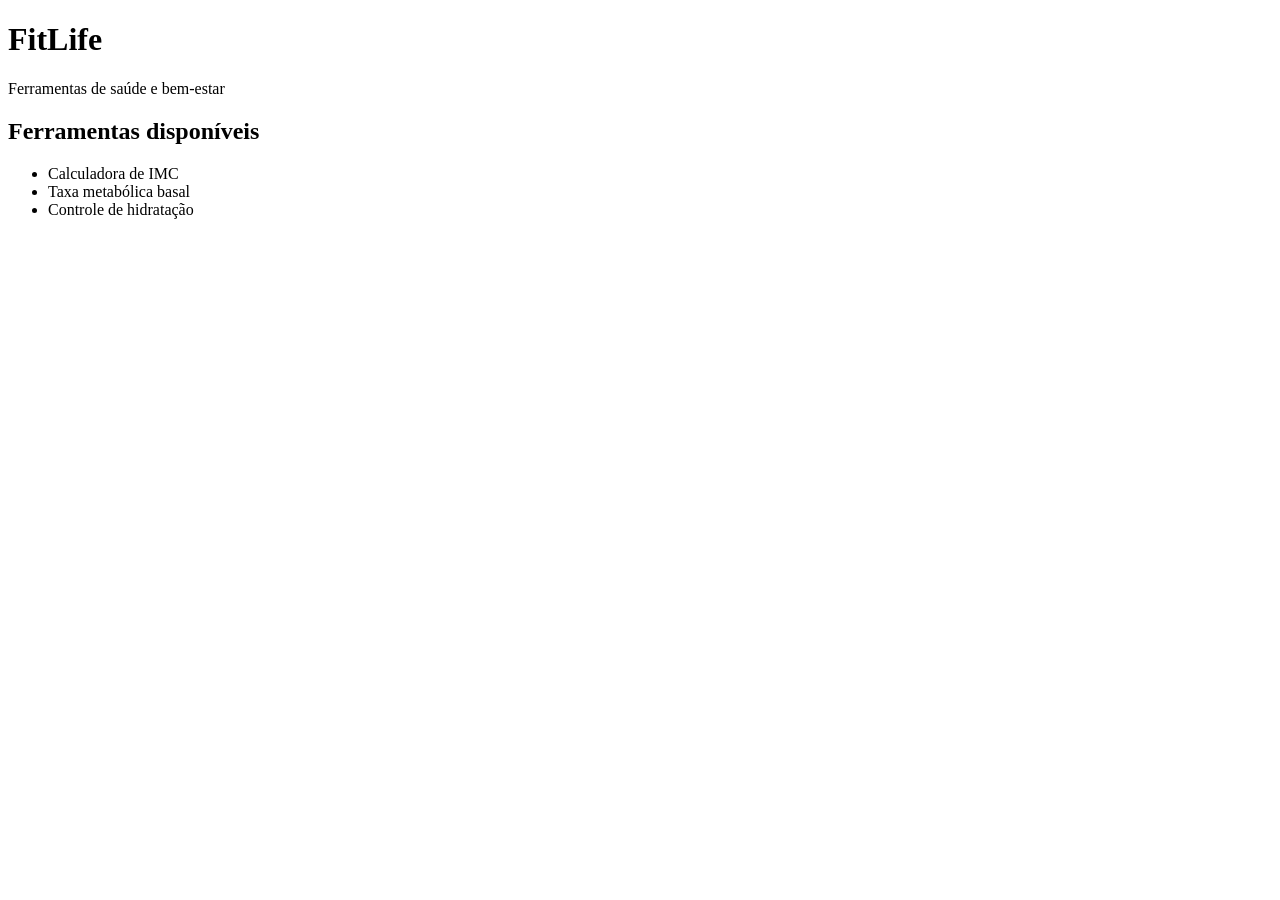
==== index.html @ 1b5abd52 "primeiro commit" ====
<!DOCTYPE html>
<html lang="pt-BR">
<head>
    <meta charset="UTF-8">
    <meta name="viewport" content="width=device-width, initial-scale=1.0">
    <title>Fitlife</title>
</head>
<body>
    
    <h1>FitLife</h1>
    
    <p>Ferramentas de saúde e bem-estar</p>

    <h2>Ferramentas disponíveis</h2>

    <ul>
        <li>Calculadora de IMC</li>
        <li>Taxa metabólica basal</li>
        <li>Controle de hidratação</li>
    </ul>

    

</body>
</html>
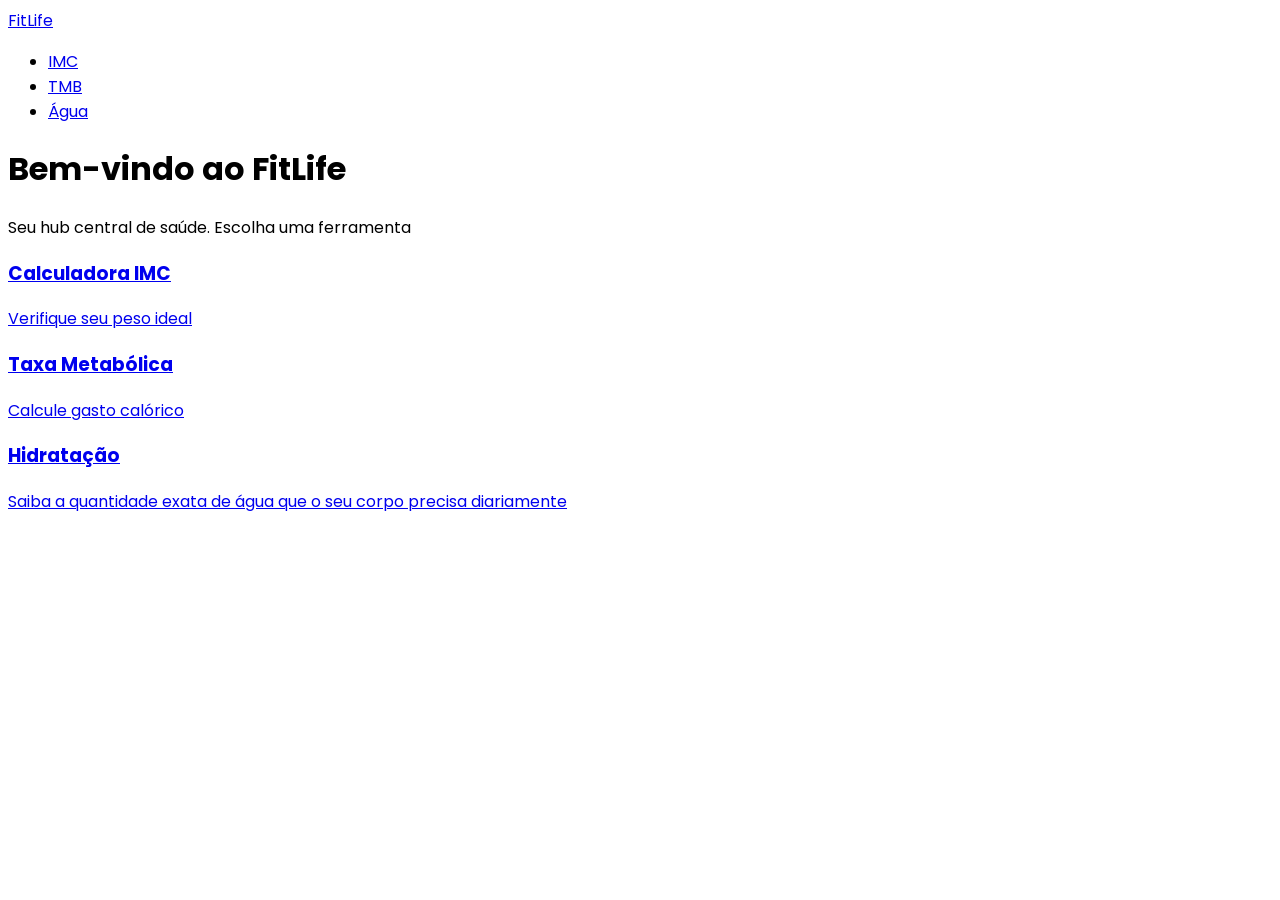
==== commit 10973a26: "finalizado html index.html" ====
--- a/index.html
+++ b/index.html
@@ -1,25 +1,56 @@
 <!DOCTYPE html>
 <html lang="pt-BR">
+
 <head>
     <meta charset="UTF-8">
     <meta name="viewport" content="width=device-width, initial-scale=1.0">
     <title>Fitlife</title>
+    <link rel="preconnect" href="https://fonts.googleapis.com">
+    <link rel="preconnect" href="https://fonts.gstatic.com" crossorigin>
+    <link
+        href="https://fonts.googleapis.com/css2?family=Poppins:ital,wght@0,100;0,200;0,300;0,400;0,500;0,600;0,700;0,800;0,900;1,100;1,200;1,300;1,400;1,500;1,600;1,700;1,800;1,900&display=swap"
+        rel="stylesheet">
 </head>
-<body>
-    
-    <h1>FitLife</h1>
-    
-    <p>Ferramentas de saúde e bem-estar</p>
 
-    <h2>Ferramentas disponíveis</h2>
+<body style="font-family: Poppins;">
 
-    <ul>
-        <li>Calculadora de IMC</li>
-        <li>Taxa metabólica basal</li>
-        <li>Controle de hidratação</li>
-    </ul>
+    <nav>
 
-    
+        <a href="index.html">FitLife</a>
+
+        <ul>
+            <li><a href="pages/imc.html">IMC</a></li>
+            <li><a href="pages/tmb.html">TMB</a></li>
+            <li><a href="pages/water.html">Água</a></li>
+        </ul>
+
+    </nav>
+
+    <header>
+        <h1>Bem-vindo ao FitLife</h1>
+        <p>Seu hub central de saúde. Escolha uma ferramenta</p>
+    </header>
+
+    <main>
+
+        <section>
+            <a href="pages/imc.html">
+                <h3>Calculadora IMC</h3>
+                <p>Verifique seu peso ideal</p>
+            </a>
+            <a href="pages/tmb.html">
+                <h3>Taxa Metabólica</h3>
+                <p>Calcule gasto calórico</p>
+            </a>
+            <a href="pages/water.html">
+                <h3>Hidratação</h3>
+                <p>Saiba a quantidade exata de água que o seu corpo precisa diariamente</p>
+            </a>
+        </section>
+
+    </main>
+
 
 </body>
+
 </html>
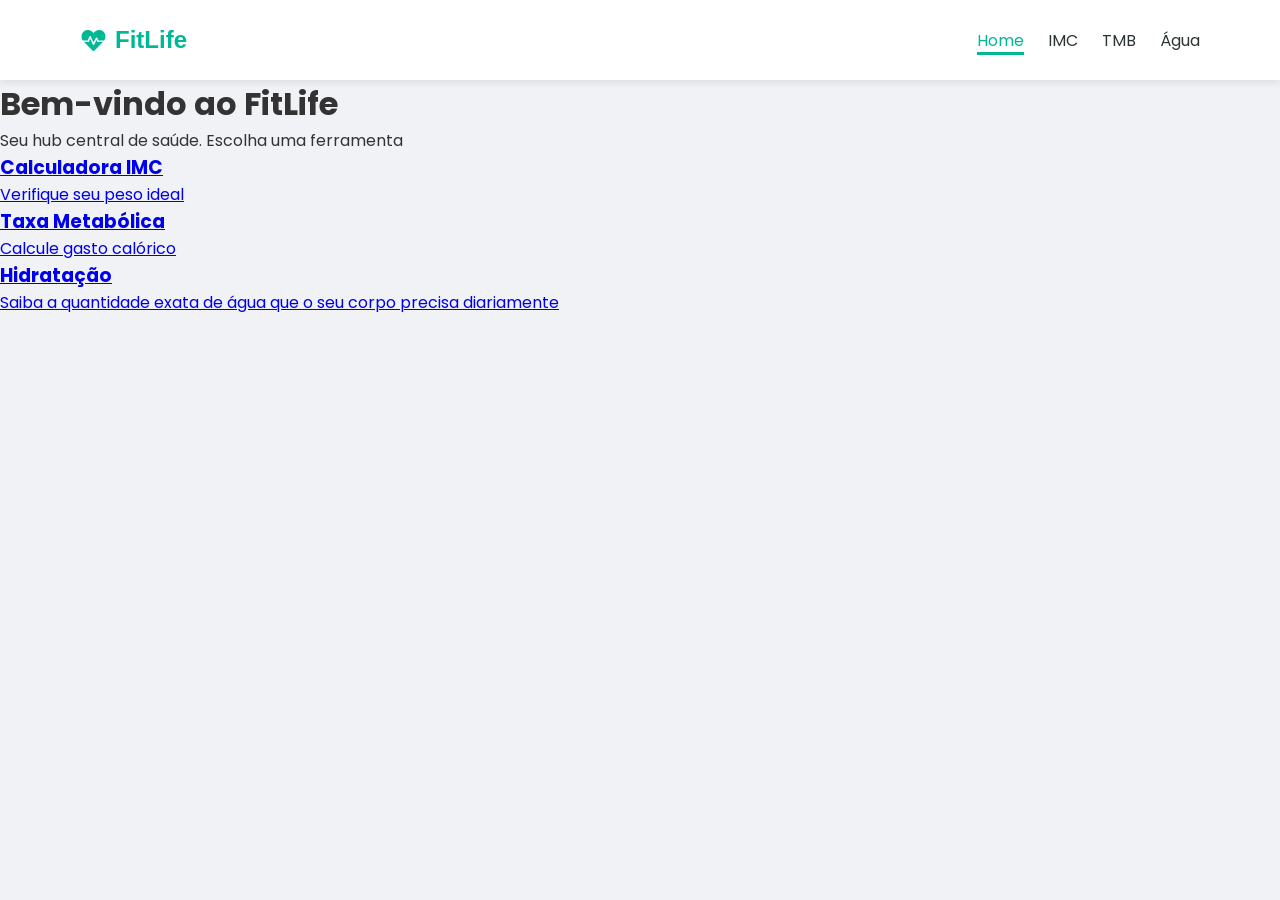
==== commit 2d98bbda: "estilizacao base" ====
--- a/index.html
+++ b/index.html
@@ -7,21 +7,27 @@
     <title>Fitlife</title>
     <link rel="preconnect" href="https://fonts.googleapis.com">
     <link rel="preconnect" href="https://fonts.gstatic.com" crossorigin>
+    <link rel="stylesheet" href="css/styles.css">
+    <link rel="stylesheet" href="https://cdnjs.cloudflare.com/ajax/libs/font-awesome/6.0.0/css/all.min.css" />
     <link
         href="https://fonts.googleapis.com/css2?family=Poppins:ital,wght@0,100;0,200;0,300;0,400;0,500;0,600;0,700;0,800;0,900;1,100;1,200;1,300;1,400;1,500;1,600;1,700;1,800;1,900&display=swap"
         rel="stylesheet">
 </head>
 
-<body style="font-family: Poppins;">
+<body>
 
     <nav>
 
-        <a href="index.html">FitLife</a>
+        <a class="logo" href="index.html">
+            <i class="fas fa-heartbeat"></i>
+            FitLife
+        </a>
 
-        <ul>
-            <li><a href="pages/imc.html">IMC</a></li>
-            <li><a href="pages/tmb.html">TMB</a></li>
-            <li><a href="pages/water.html">Água</a></li>
+        <ul class="nav-links">
+            <li><a class="nav-link" id="nav-active" href="index.html">Home</a></li>
+            <li><a class="nav-link" href="pages/imc.html">IMC</a></li>
+            <li><a class="nav-link" href="pages/tmb.html">TMB</a></li>
+            <li><a class="nav-link" href="pages/water.html">Água</a></li>
         </ul>
 
     </nav>
--- a/css/styles.css
+++ b/css/styles.css
@@ -0,0 +1,51 @@
+* {
+    margin: 0;
+    padding: 0;
+    box-sizing: border-box;
+}
+
+body {
+    font-family: 'Poppins', sans-serif;
+    background-color: #f0f2f5;
+    color: #333;
+}
+
+nav {
+    /* flexbox */
+    display: flex;
+    justify-content: space-between;
+    align-items: center;
+
+    height: 80px;
+    background-color: #fff;
+    padding: 0 80px;
+    box-shadow: 0 2px 8px rgba(0, 0, 0, 0.1);
+}
+
+.logo {
+    /* flexbox */
+    display: flex;
+    align-items: center;
+    gap: 8px;
+    font-size: 24px;
+    color: #00b894;
+    text-decoration: none;
+    font-weight: 600;
+}
+
+.nav-links {
+    display: flex;
+    list-style: none;
+    gap: 24px;
+}
+
+.nav-link {
+    text-decoration: none;
+    color: #2d3436;
+    font-size: 16px;
+}
+
+#nav-active {
+    border-bottom: 3px #00b894 solid;
+    color: #00b894;
+}
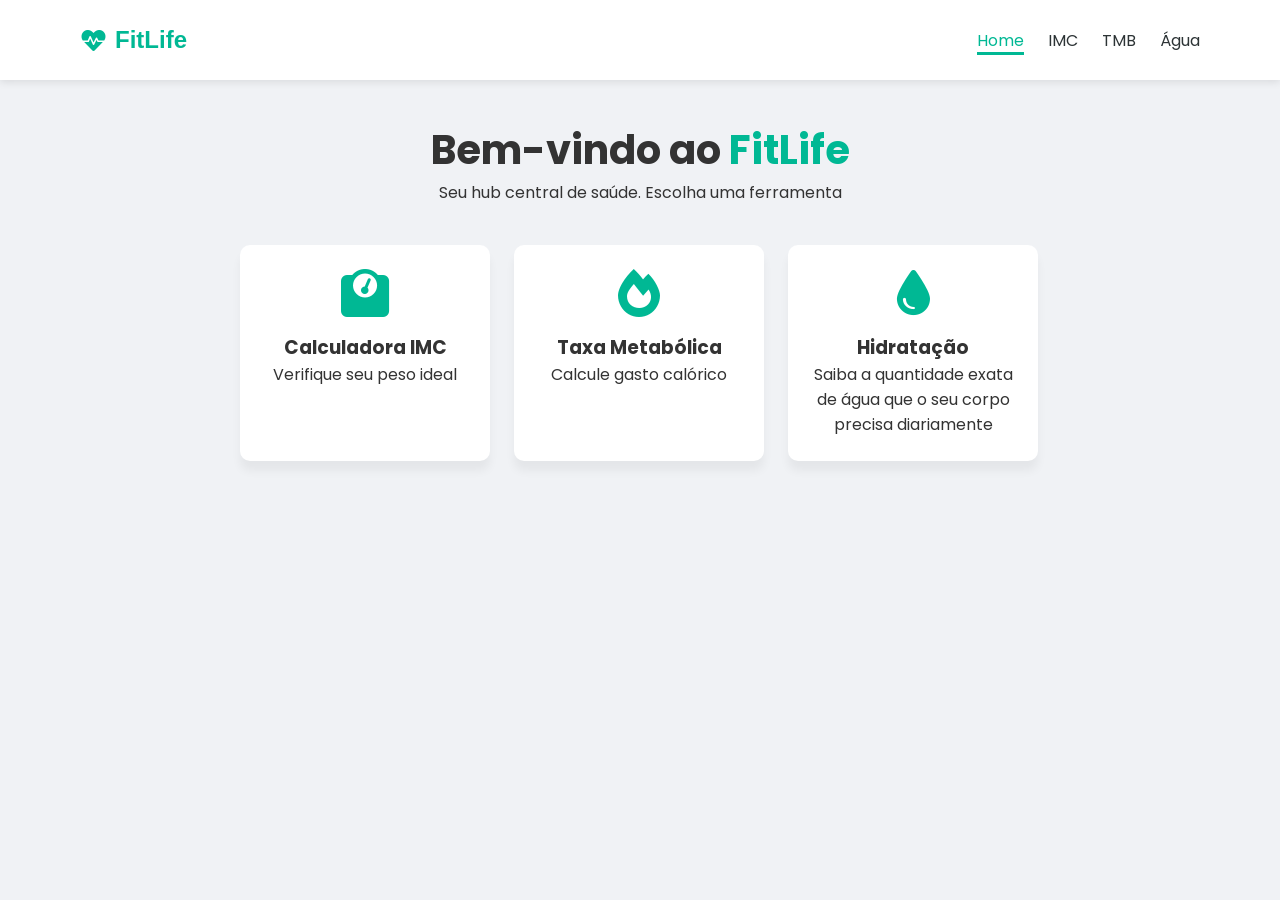
==== commit e660deb4: "adicionado estilizacao na pagina home" ====
--- a/index.html
+++ b/index.html
@@ -32,23 +32,26 @@
 
     </nav>
 
-    <header>
-        <h1>Bem-vindo ao FitLife</h1>
+    <header class="header-container">
+        <h1>Bem-vindo ao <span>FitLife</span></h1>
         <p>Seu hub central de saúde. Escolha uma ferramenta</p>
     </header>
 
     <main>
 
-        <section>
-            <a href="pages/imc.html">
+        <section class="cards-section">
+            <a class="feature-card" href="pages/imc.html">
+                <i class="fas fa-weight"></i>
                 <h3>Calculadora IMC</h3>
                 <p>Verifique seu peso ideal</p>
             </a>
-            <a href="pages/tmb.html">
+            <a class="feature-card" href="pages/tmb.html">
+                <i class="fas fa-fire"></i>
                 <h3>Taxa Metabólica</h3>
                 <p>Calcule gasto calórico</p>
             </a>
-            <a href="pages/water.html">
+            <a class="feature-card" href="pages/water.html">
+                <i class="fas fa-tint"></i>
                 <h3>Hidratação</h3>
                 <p>Saiba a quantidade exata de água que o seu corpo precisa diariamente</p>
             </a>
--- a/css/styles.css
+++ b/css/styles.css
@@ -45,7 +45,56 @@
     font-size: 16px;
 }
 
+.nav-link:hover {
+    color: #00b894;
+}
+
 #nav-active {
     border-bottom: 3px #00b894 solid;
     color: #00b894;
+}
+
+.header-container {
+    text-align: center;
+    padding: 40px 0;
+}
+
+.header-container h1 {
+    font-size: 40px;
+}
+
+.header-container span {
+    color: #00b894;
+}
+
+main {
+    width: 800px;
+    margin: 0 auto;
+}
+
+.cards-section {
+    display: flex;
+    gap: 24px;
+    text-align: center;
+}
+
+.feature-card {
+    background-color: #fff;
+    color: #333;
+    padding: 24px;
+    border-radius: 10px;
+    text-align: center;
+    text-decoration: none;
+    box-shadow: 0 10px 10px rgba(0, 0, 0, 0.05);
+    width: 250px;
+}
+
+.feature-card:hover {
+    border: 2px solid #00b894;
+}
+
+.feature-card i {
+    font-size: 48px;
+    color: #00b894;
+    margin-bottom: 16px;
 }
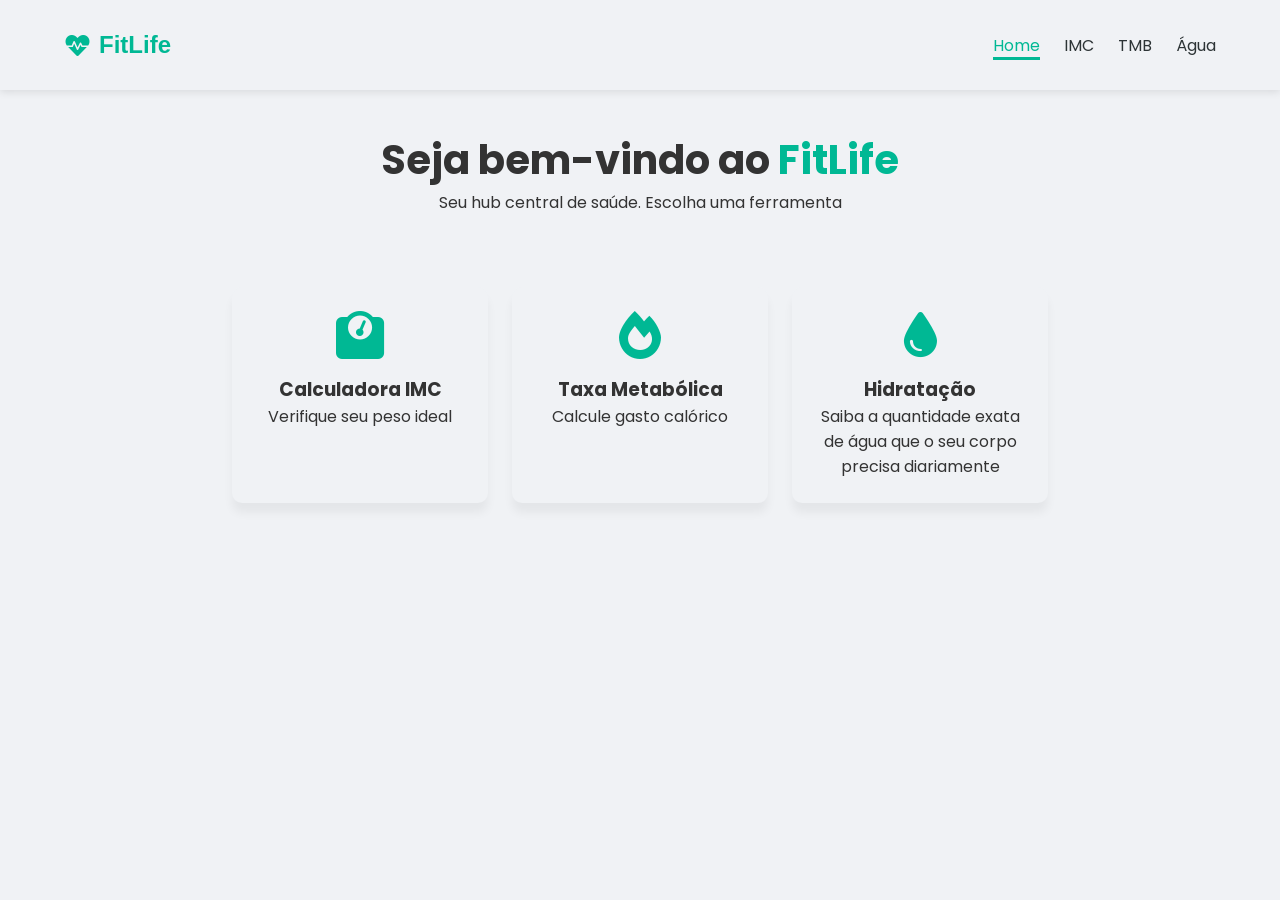
==== commit 904c2e02: "teste de mudança de nome de usuário github" ====
--- a/index.html
+++ b/index.html
@@ -33,7 +33,7 @@
     </nav>
 
     <header class="header-container">
-        <h1>Bem-vindo ao <span>FitLife</span></h1>
+        <h1>Seja bem-vindo ao <span>FitLife</span></h1>
         <p>Seu hub central de saúde. Escolha uma ferramenta</p>
     </header>
 
--- a/css/styles.css
+++ b/css/styles.css
@@ -1,3 +1,21 @@
+/* css-01-variaveis-globais */
+:root {
+    --primary-color: #00b894;
+    --primary-dark: #019477;
+    --secondary-color: #2d3436;
+    --background-color: #f0f2f5;
+    --card-color: #ffffff;
+    --text-color: #333333;
+    --muted-color: #636e72;
+    --danger-color: #d63031;
+    --water-color: #0984e3;
+    --border-color: #dfe6e9;
+    --water-dark: #00008B;
+    --danger-dark: #b71c1c;
+
+    --shadow-md: 0 10px 10px rgba(0, 0, 0, 0.05);
+}
+
 * {
     margin: 0;
     padding: 0;
@@ -6,8 +24,8 @@
 
 body {
     font-family: 'Poppins', sans-serif;
-    background-color: #f0f2f5;
-    color: #333;
+    background-color: var(--background-color);
+    color: var(--text-color);
 }
 
 nav {
@@ -16,9 +34,9 @@
     justify-content: space-between;
     align-items: center;
 
-    height: 80px;
-    background-color: #fff;
-    padding: 0 80px;
+    height: 10vh;
+    background-color: var(--background-color);
+    padding: 0 5%;
     box-shadow: 0 2px 8px rgba(0, 0, 0, 0.1);
 }
 
@@ -26,9 +44,9 @@
     /* flexbox */
     display: flex;
     align-items: center;
-    gap: 8px;
-    font-size: 24px;
-    color: #00b894;
+    gap: 0.5rem;
+    font-size: 1.5rem;
+    color: var(--primary-color);
     text-decoration: none;
     font-weight: 600;
 }
@@ -36,65 +54,166 @@
 .nav-links {
     display: flex;
     list-style: none;
-    gap: 24px;
+    gap: 1.5rem;
 }
 
 .nav-link {
     text-decoration: none;
-    color: #2d3436;
-    font-size: 16px;
+    color: var(--secondary-color);
+    font-size: 1rem;
 }
 
 .nav-link:hover {
-    color: #00b894;
+    color: var(--primary-color);
 }
 
 #nav-active {
-    border-bottom: 3px #00b894 solid;
-    color: #00b894;
+    border-bottom: 3px var(--primary-color) solid;
+    color: var(--primary-color);
 }
 
 .header-container {
     text-align: center;
-    padding: 40px 0;
+    padding: 2.5rem 0;
 }
 
 .header-container h1 {
-    font-size: 40px;
+    font-size: 2.5rem;
 }
 
 .header-container span {
-    color: #00b894;
+    color: var(--primary-color);
 }
 
 main {
-    width: 800px;
+    width: 80vw;
     margin: 0 auto;
+    padding: 2rem 0;
 }
 
 .cards-section {
     display: flex;
-    gap: 24px;
+    justify-content: center;
+    flex-wrap: wrap;
+    gap: 1.5rem;
     text-align: center;
 }
 
 .feature-card {
-    background-color: #fff;
-    color: #333;
-    padding: 24px;
-    border-radius: 10px;
-    text-align: center;
-    text-decoration: none;
-    box-shadow: 0 10px 10px rgba(0, 0, 0, 0.05);
-    width: 250px;
+    background-color: var(--background-color);
+    color: var(--text-color);
+    padding: 1.5rem;
+    border-radius: 10px;
+    text-align: center;
+    text-decoration: none;
+    box-shadow: var(--shadow-md);
+    width: 16rem;
 }
 
 .feature-card:hover {
-    border: 2px solid #00b894;
+    border: 2px solid var(--primary-color);
 }
 
 .feature-card i {
-    font-size: 48px;
-    color: #00b894;
-    margin-bottom: 16px;
+    font-size: 3rem;
+    color: var(--primary-color);
+    margin-bottom: 1rem;
+}
+
+.tool-container {
+    display: flex;
+    flex-direction: column;
+    gap: 1rem;
+    width: 100%;
+    padding: 2rem;
+    background-color: var(--card-color);
+    box-shadow: var(--shadow-md);
+    border-radius: 10px;
+}
+
+.tool-container-title {
+    text-align: center;
+}
+
+.tool-container-title h2 {
+    color: var(--secondary-color);
+    font-size: 1.8rem;
+}
+
+.tool-container form {
+    display: flex;
+    flex-direction: column;
+    gap: 1rem;
+}
+
+.form-group {
+    display: flex;
+    flex-direction: column;
+    gap: 0.5rem;
+}
+
+.form-group label {
+    font-weight: 600;
+    color: var(--secondary-color);
+}
+
+.form-group input,
+.form-group select {
+    padding: 0.8rem;
+    border: 2px solid var(--border-color);
+    border-radius: 10px;
+    font-size: 1rem;
+    font-family: inherit;
+}
+
+.form-group input:focus,
+.form-group select:focus {
+    outline: none;
+    border-color: var(--primary-color);
+}
+
+.action-btn {
+    padding: 0.8rem 1rem;
+    background-color: var(--primary-color);
+    color: var(--card-color);
+    border: none;
+    border-radius: 10px;
+    font-size: 1rem;
+    font-weight: 600;
+    font-family: inherit;
+    cursor: pointer;
+    text-decoration: none;
+    text-align: center;
+    transition: 0.3s;
+}
+
+.action-btn:hover {
+    background-color: var(--primary-dark);
+}
+
+.btn-back {
+    background-color: var(--muted-color);
+}
+
+.btn-back:hover {
+    background-color: var(--secondary-color);
+}
+
+.result-box {
+    display: none;
+    padding: 1.25rem;
+    background-color: #e8f8f5;
+    border-radius: 10px;
+    text-align: center;
+}
+
+.show {
+    display: block;
+}
+
+@media (max-width: 480px) {
+    nav {
+        flex-direction: column;
+        justify-content: center;
+    }
 }
